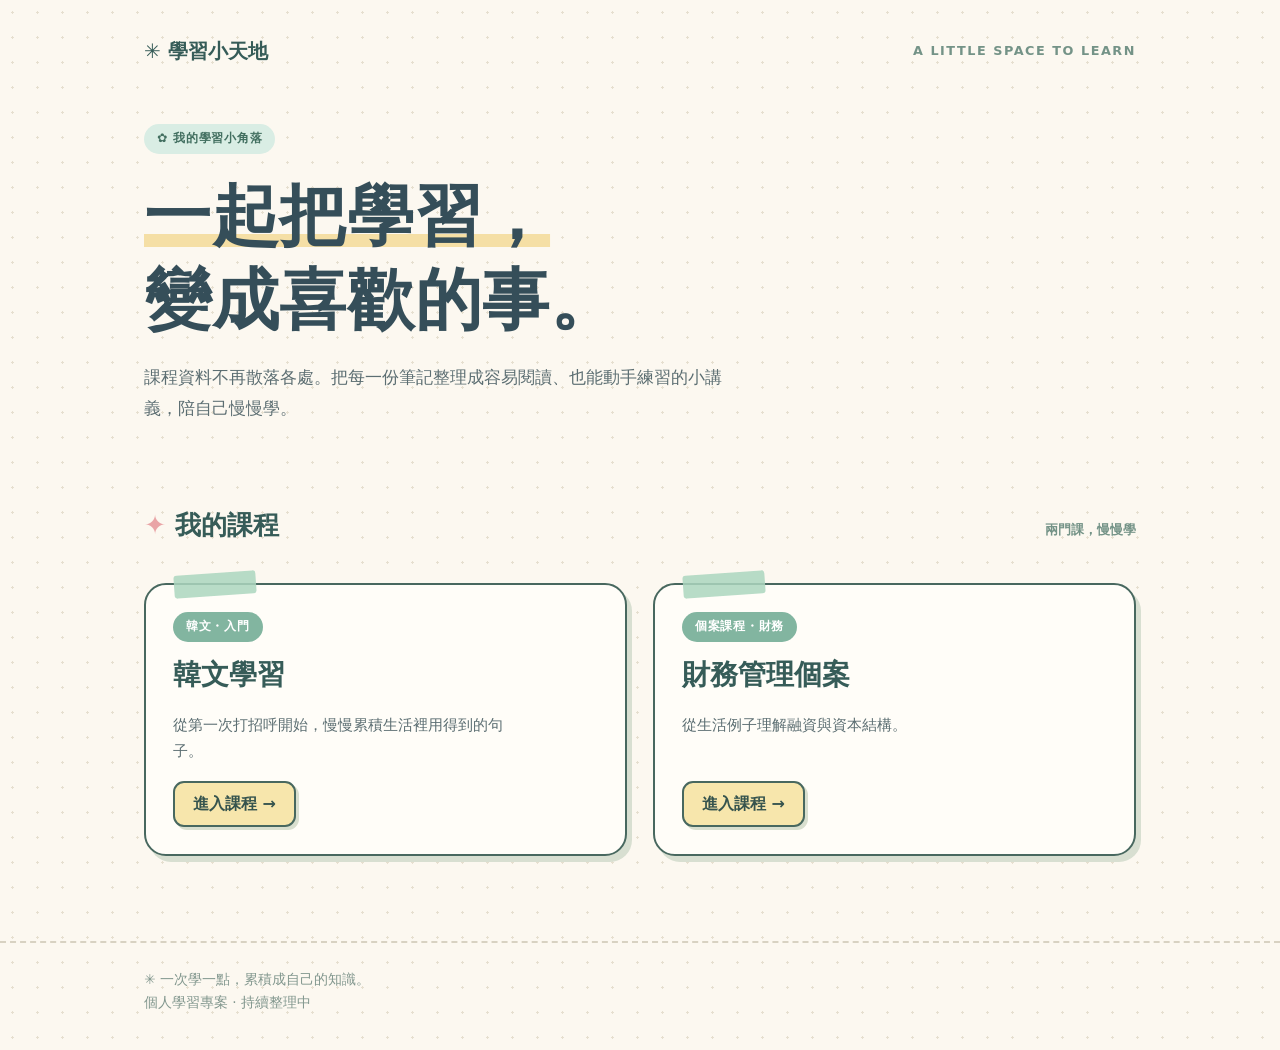
==== index.html @ e988e4a8 "建立學習小天地網站" ====
<!doctype html><html lang="zh-Hant"><head><meta charset="utf-8"><meta name="viewport" content="width=device-width,initial-scale=1"><title>學習小天地</title><link rel="stylesheet" href="assets/style.css"></head><body><header><nav class="wrap"><a href="./index.html">✳ 學習小天地</a><span class="small">A LITTLE SPACE TO LEARN</span></nav></header><main class="wrap"><div class="hero"><div class="eyebrow">✿  我的學習小角落</div><h1>一起把學習，<br>變成喜歡的事。</h1><p class="lead">課程資料不再散落各處。把每一份筆記整理成容易閱讀、也能動手練習的小講義，陪自己慢慢學。</p></div><section class="section"><div class="section-head"><h2>我的課程</h2><span class="small">兩門課，慢慢學</span></div><div class="grid"><article class="card course"><span class="eyebrow">韓文・入門</span><h2>韓文學習</h2><p>從第一次打招呼開始，慢慢累積生活裡用得到的句子。</p><a href="courses/korean/index.html">進入課程 →</a></article><article class="card course"><span class="eyebrow">個案課程・財務</span><h2>財務管理個案</h2><p>從生活例子理解融資與資本結構。</p><a href="courses/finance/index.html">進入課程 →</a></article></div></section></main><footer><div class="wrap">✳ 一次學一點，累積成自己的知識。<br>個人學習專案 · 持續整理中</div></footer></body></html>
---- assets/style.css ----
:root{--ink:#354e59;--muted:#5c6e72;--paper:#fcf8f0;--green:#d8eddf;--line:#405d60;--accent:#32625a}*{box-sizing:border-box}body{margin:0;background:radial-gradient(circle,#e6dfcf 1.1px,transparent 1.2px) 0 0/25px 25px,var(--paper);color:var(--ink);font-family:'Nunito','Noto Sans TC',system-ui,sans-serif;line-height:1.75}a{color:var(--accent)}.wrap{max-width:1040px;margin:auto;padding:0 24px}header{padding:34px 0 0}header a{text-decoration:none;color:#365c58;font-weight:900;font-size:20px}nav{display:flex;justify-content:space-between;align-items:center;gap:20px}nav span{color:#789d90;font-size:12px;font-weight:800;letter-spacing:.12em}.hero{padding:54px 0 45px;max-width:850px;position:relative}.hero h1{font-size:clamp(2.5rem,6vw,4.2rem);font-weight:900;line-height:1.25;letter-spacing:.01em;margin:20px 0}.hero h1::first-line{text-decoration:underline;text-decoration-color:#f5dfa5;text-decoration-thickness:.2em;text-underline-offset:-.08em;text-decoration-skip-ink:none}.eyebrow{display:inline-block;background:#d9ede4;color:#426f60;border-radius:20px;padding:4px 13px;font-size:.77rem;font-weight:900;letter-spacing:.06em}.lead{font-size:1.07rem;max-width:580px;color:var(--muted);line-height:1.85}.section{padding:15px 0}.section-head{display:flex;justify-content:space-between;align-items:baseline;margin-bottom:27px}.section-head h2{font-size:1.65rem;color:#365c58;margin:0}.section-head h2:before{content:'✦ ';color:#e9a4a6}.small{font-size:.8rem;color:#749387;font-weight:800}.grid{display:grid;grid-template-columns:repeat(2,minmax(0,1fr));gap:26px}.card{background:#fffdf8;border:2.5px solid #48685f;border-radius:22px;padding:27px;box-shadow:5px 6px 0 #d8dfd1}.course{position:relative;min-height:260px;display:flex;flex-direction:column;align-items:flex-start;margin-top:8px}.course:before{content:'';position:absolute;top:-12px;left:28px;width:82px;height:23px;background:#acd6bf;opacity:.85;transform:rotate(-4deg);border-radius:3px}.course.german:before{background:#f1c4b3}.course .eyebrow{background:#82b5a0;color:#fff}.course.german .eyebrow{background:#d79e83}.course h2{font-size:1.75rem;line-height:1.3;margin:15px 0 3px;color:#365c58}.course p{color:var(--muted);font-size:.96rem;max-width:330px}.course a,.action{margin-top:auto;display:inline-block;background:#f7e6ac;color:#36544e;border:2px solid #48685f;border-radius:11px;padding:7px 18px;text-decoration:none;font-weight:900;box-shadow:3px 3px 0 #d9dfcf;cursor:pointer}.course a:hover,.action:hover{transform:translate(-1px,-1px);box-shadow:4px 4px 0 #cbd8c7}.lesson{max-width:800px;margin:auto}.lesson .hero{padding-bottom:28px}.lesson h1{font-size:clamp(2.5rem,6vw,3.8rem)}.lesson section{margin:27px 0}.lesson .card h2{color:#365c58}.example{background:#e7f2e6;border:2px dashed #9abda5;padding:20px;border-radius:14px;font-size:1.2rem;color:#385c4c}.flashcards{display:grid;grid-template-columns:repeat(3,1fr);gap:12px}.flash{min-height:115px;background:#fcf1d8;border:2px solid #d2b98e;border-radius:16px;padding:15px;font:inherit;font-weight:800;color:var(--ink);cursor:pointer}.option{display:block;width:100%;text-align:left;padding:12px 16px;margin:9px 0;background:#fff;border:2px solid #cbdccf;border-radius:12px;font:inherit;cursor:pointer}.option:hover,.flash:hover{background:#edf5e9}button:focus-visible,a:focus-visible{outline:3px solid #ad7339;outline-offset:3px}#feedback{min-height:3em;color:#32625a;font-weight:800}footer{margin-top:70px;border-top:2px dashed #d8d2c2;padding:25px 0 35px;color:#82978e;font-size:.85rem}@media(max-width:650px){.grid{grid-template-columns:1fr}.hero{padding:40px 0 30px}.flashcards{grid-template-columns:1fr}.flash{min-height:68px}nav span{display:none}.wrap{padding:0 20px}.course{min-height:225px}}
.uploads{margin-top:38px}.upload-card h3{margin:0;color:#365c58;font-size:1.3rem}.upload-card p{color:var(--muted);max-width:650px}.upload-button{display:inline-block;background:#f7e6ac;color:#36544e;border:2px solid #48685f;border-radius:11px;padding:8px 18px;font-weight:900;box-shadow:3px 3px 0 #d9dfcf;cursor:pointer}.upload-button:focus-within{outline:3px solid #ad7339}#upload{position:absolute;width:1px;height:1px;opacity:0}#upload:focus-visible + *{outline:3px solid #ad7339}.file-list{list-style:none;padding:0;margin:24px 0 0}.file-list li{display:flex;align-items:center;gap:12px;border-top:1px dashed #c8d7ca;padding:13px 0;flex-wrap:wrap}.file-list a{font-weight:800;overflow-wrap:anywhere;flex:1}.file-list button{font:inherit;color:#895c58;background:#fff;border:1px solid #dbc7be;border-radius:8px;padding:4px 12px;cursor:pointer}#upload-status{font-size:.9rem;margin-bottom:0}
.upload-card:has(#upload:focus-visible) .upload-button{outline:3px solid #ad7339;outline-offset:3px}

header nav .back-home{font-size:.85rem;font-weight:700;color:#426b5d;border:1px solid #a8c7b5;border-radius:999px;padding:6px 14px;white-space:nowrap}header nav .back-home:hover{background:#e6f2e8}@media(max-width:650px){header nav .back-home{font-size:.78rem;padding:5px 10px}}
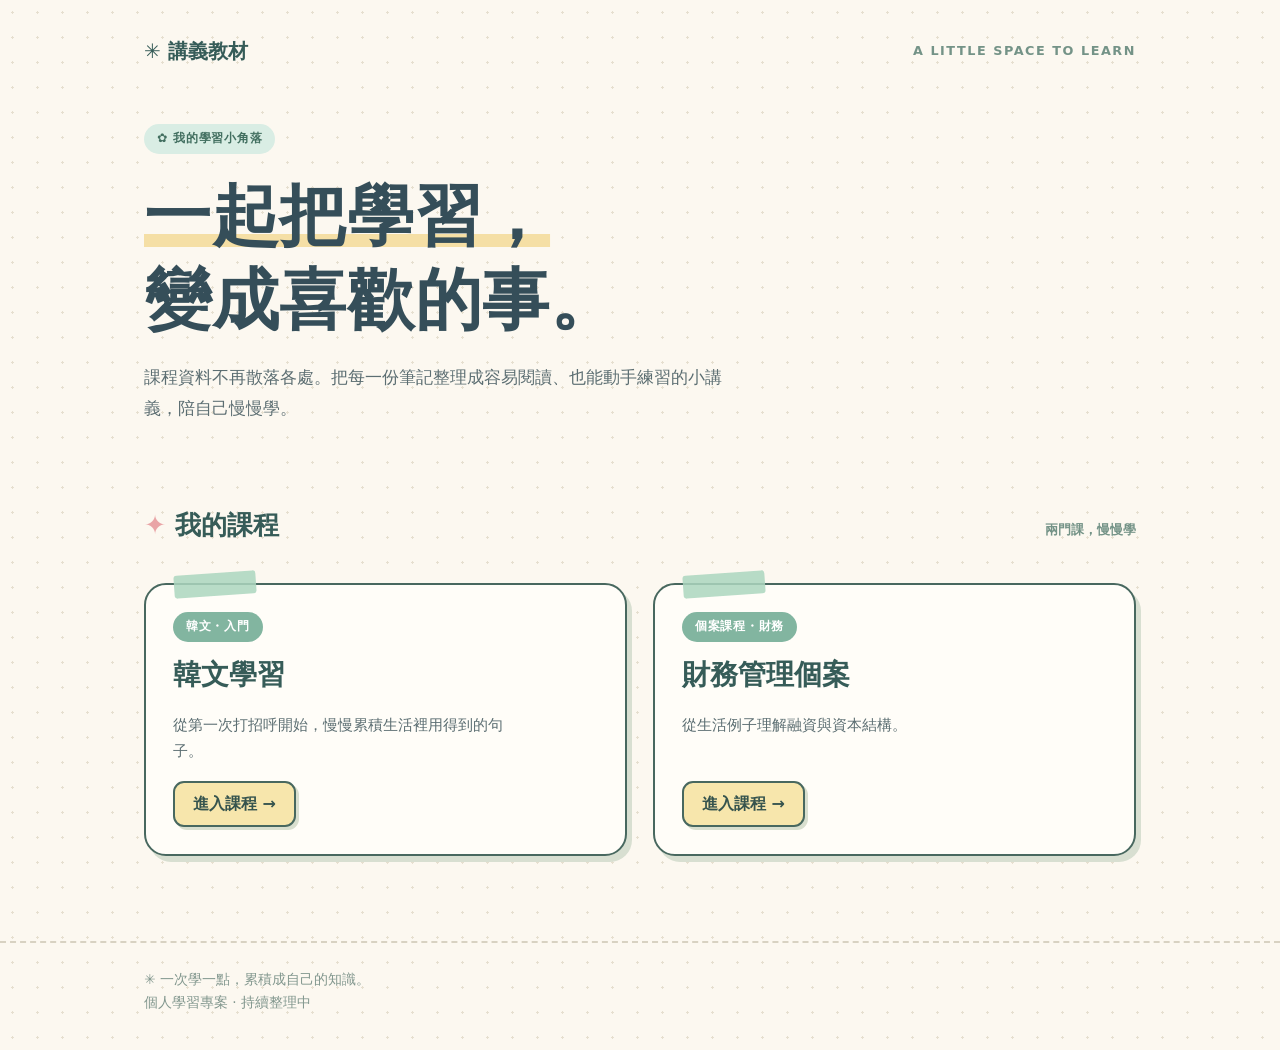
==== commit c77c7a69: "更新網站名稱為講義教材" ====
--- a/index.html
+++ b/index.html
@@ -1 +1 @@
-<!doctype html><html lang="zh-Hant"><head><meta charset="utf-8"><meta name="viewport" content="width=device-width,initial-scale=1"><title>學習小天地</title><link rel="stylesheet" href="assets/style.css"></head><body><header><nav class="wrap"><a href="./index.html">✳ 學習小天地</a><span class="small">A LITTLE SPACE TO LEARN</span></nav></header><main class="wrap"><div class="hero"><div class="eyebrow">✿  我的學習小角落</div><h1>一起把學習，<br>變成喜歡的事。</h1><p class="lead">課程資料不再散落各處。把每一份筆記整理成容易閱讀、也能動手練習的小講義，陪自己慢慢學。</p></div><section class="section"><div class="section-head"><h2>我的課程</h2><span class="small">兩門課，慢慢學</span></div><div class="grid"><article class="card course"><span class="eyebrow">韓文・入門</span><h2>韓文學習</h2><p>從第一次打招呼開始，慢慢累積生活裡用得到的句子。</p><a href="courses/korean/index.html">進入課程 →</a></article><article class="card course"><span class="eyebrow">個案課程・財務</span><h2>財務管理個案</h2><p>從生活例子理解融資與資本結構。</p><a href="courses/finance/index.html">進入課程 →</a></article></div></section></main><footer><div class="wrap">✳ 一次學一點，累積成自己的知識。<br>個人學習專案 · 持續整理中</div></footer></body></html>
+<!doctype html><html lang="zh-Hant"><head><meta charset="utf-8"><meta name="viewport" content="width=device-width,initial-scale=1"><title>講義教材</title><link rel="stylesheet" href="assets/style.css"></head><body><header><nav class="wrap"><a href="./index.html">✳ 講義教材</a><span class="small">A LITTLE SPACE TO LEARN</span></nav></header><main class="wrap"><div class="hero"><div class="eyebrow">✿  我的學習小角落</div><h1>一起把學習，<br>變成喜歡的事。</h1><p class="lead">課程資料不再散落各處。把每一份筆記整理成容易閱讀、也能動手練習的小講義，陪自己慢慢學。</p></div><section class="section"><div class="section-head"><h2>我的課程</h2><span class="small">兩門課，慢慢學</span></div><div class="grid"><article class="card course"><span class="eyebrow">韓文・入門</span><h2>韓文學習</h2><p>從第一次打招呼開始，慢慢累積生活裡用得到的句子。</p><a href="courses/korean/index.html">進入課程 →</a></article><article class="card course"><span class="eyebrow">個案課程・財務</span><h2>財務管理個案</h2><p>從生活例子理解融資與資本結構。</p><a href="courses/finance/index.html">進入課程 →</a></article></div></section></main><footer><div class="wrap">✳ 一次學一點，累積成自己的知識。<br>個人學習專案 · 持續整理中</div></footer></body></html>
